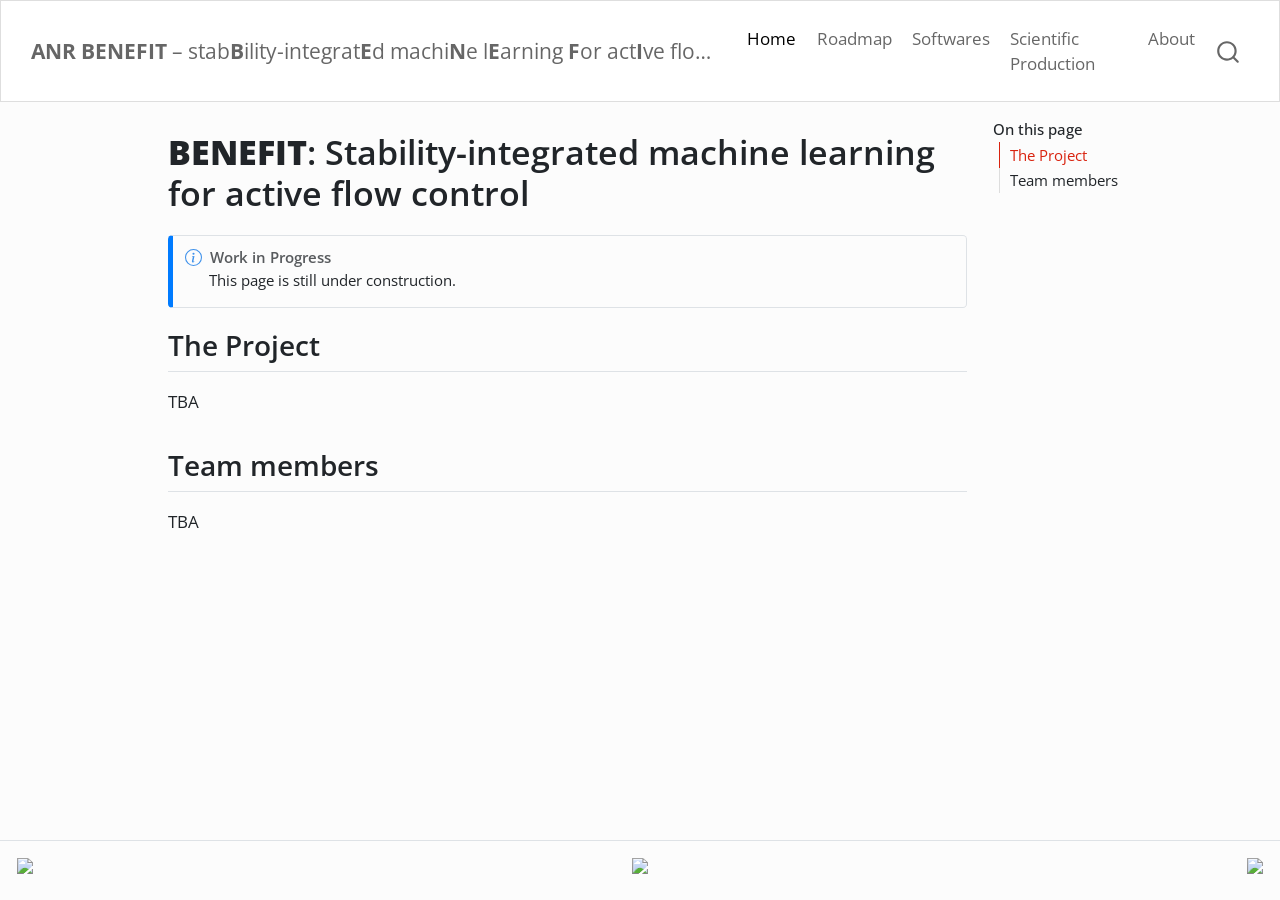
==== index.html @ c847ee0c "Built site for gh-pages" ====
<!DOCTYPE html>
<html xmlns="http://www.w3.org/1999/xhtml" lang="en" xml:lang="en"><head>

<meta charset="utf-8">
<meta name="generator" content="quarto-1.7.34">

<meta name="viewport" content="width=device-width, initial-scale=1.0, user-scalable=yes">


<title>BENEFIT: Stability-integrated machine learning for active flow control – **ANR BENEFIT** -- stab**B**ility-integrat**E**d machi**N**e l**E**arning **F**or act**I**ve flow con**T**ol</title>
<style>
code{white-space: pre-wrap;}
span.smallcaps{font-variant: small-caps;}
div.columns{display: flex; gap: min(4vw, 1.5em);}
div.column{flex: auto; overflow-x: auto;}
div.hanging-indent{margin-left: 1.5em; text-indent: -1.5em;}
ul.task-list{list-style: none;}
ul.task-list li input[type="checkbox"] {
  width: 0.8em;
  margin: 0 0.8em 0.2em -1em; /* quarto-specific, see https://github.com/quarto-dev/quarto-cli/issues/4556 */ 
  vertical-align: middle;
}
</style>


<script src="site_libs/quarto-nav/quarto-nav.js"></script>
<script src="site_libs/quarto-nav/headroom.min.js"></script>
<script src="site_libs/clipboard/clipboard.min.js"></script>
<script src="site_libs/quarto-search/autocomplete.umd.js"></script>
<script src="site_libs/quarto-search/fuse.min.js"></script>
<script src="site_libs/quarto-search/quarto-search.js"></script>
<meta name="quarto:offset" content="./">
<script src="site_libs/quarto-html/quarto.js" type="module"></script>
<script src="site_libs/quarto-html/tabsets/tabsets.js" type="module"></script>
<script src="site_libs/quarto-html/popper.min.js"></script>
<script src="site_libs/quarto-html/tippy.umd.min.js"></script>
<script src="site_libs/quarto-html/anchor.min.js"></script>
<link href="site_libs/quarto-html/tippy.css" rel="stylesheet">
<link href="site_libs/quarto-html/quarto-syntax-highlighting-c8ad9e5dbd60b7b70b38521ab19b7da4.css" rel="stylesheet" id="quarto-text-highlighting-styles">
<script src="site_libs/bootstrap/bootstrap.min.js"></script>
<link href="site_libs/bootstrap/bootstrap-icons.css" rel="stylesheet">
<link href="site_libs/bootstrap/bootstrap-44ccd8e52a492de3f03ab68b4086549b.min.css" rel="stylesheet" append-hash="true" id="quarto-bootstrap" data-mode="light">
<script id="quarto-search-options" type="application/json">{
  "location": "navbar",
  "copy-button": false,
  "collapse-after": 3,
  "panel-placement": "end",
  "type": "overlay",
  "limit": 50,
  "keyboard-shortcut": [
    "f",
    "/",
    "s"
  ],
  "show-item-context": false,
  "language": {
    "search-no-results-text": "No results",
    "search-matching-documents-text": "matching documents",
    "search-copy-link-title": "Copy link to search",
    "search-hide-matches-text": "Hide additional matches",
    "search-more-match-text": "more match in this document",
    "search-more-matches-text": "more matches in this document",
    "search-clear-button-title": "Clear",
    "search-text-placeholder": "",
    "search-detached-cancel-button-title": "Cancel",
    "search-submit-button-title": "Submit",
    "search-label": "Search"
  }
}</script>


<link rel="stylesheet" href="styles.css">
</head>

<body class="nav-fixed quarto-light">

<div id="quarto-search-results"></div>
  <header id="quarto-header" class="headroom fixed-top">
    <nav class="navbar navbar-expand-lg " data-bs-theme="dark">
      <div class="navbar-container container-fluid">
      <div class="navbar-brand-container mx-auto">
    <a class="navbar-brand" href="./index.html">
    <span class="navbar-title"><strong>ANR BENEFIT</strong> – stab<strong>B</strong>ility-integrat<strong>E</strong>d machi<strong>N</strong>e l<strong>E</strong>arning <strong>F</strong>or act<strong>I</strong>ve flow con<strong>T</strong>ol</span>
    </a>
  </div>
            <div id="quarto-search" class="" title="Search"></div>
          <button class="navbar-toggler" type="button" data-bs-toggle="collapse" data-bs-target="#navbarCollapse" aria-controls="navbarCollapse" role="menu" aria-expanded="false" aria-label="Toggle navigation" onclick="if (window.quartoToggleHeadroom) { window.quartoToggleHeadroom(); }">
  <span class="navbar-toggler-icon"></span>
</button>
          <div class="collapse navbar-collapse" id="navbarCollapse">
            <ul class="navbar-nav navbar-nav-scroll me-auto">
  <li class="nav-item">
    <a class="nav-link active" href="./index.html" aria-current="page"> 
<span class="menu-text">Home</span></a>
  </li>  
  <li class="nav-item">
    <a class="nav-link" href="./roadmap.html"> 
<span class="menu-text">Roadmap</span></a>
  </li>  
  <li class="nav-item">
    <a class="nav-link" href="./softwares.html"> 
<span class="menu-text">Softwares</span></a>
  </li>  
  <li class="nav-item">
    <a class="nav-link" href="./scientific_production.html"> 
<span class="menu-text">Scientific Production</span></a>
  </li>  
  <li class="nav-item">
    <a class="nav-link" href="./about.html"> 
<span class="menu-text">About</span></a>
  </li>  
</ul>
          </div> <!-- /navcollapse -->
            <div class="quarto-navbar-tools">
</div>
      </div> <!-- /container-fluid -->
    </nav>
</header>
<!-- content -->
<div id="quarto-content" class="quarto-container page-columns page-rows-contents page-layout-article page-navbar">
<!-- sidebar -->
<!-- margin-sidebar -->
    <div id="quarto-margin-sidebar" class="sidebar margin-sidebar">
        <nav id="TOC" role="doc-toc" class="toc-active">
    <h2 id="toc-title">On this page</h2>
   
  <ul>
  <li><a href="#the-project" id="toc-the-project" class="nav-link active" data-scroll-target="#the-project">The Project</a></li>
  <li><a href="#team-members" id="toc-team-members" class="nav-link" data-scroll-target="#team-members">Team members</a></li>
  </ul>
</nav>
    </div>
<!-- main -->
<main class="content" id="quarto-document-content">

<header id="title-block-header" class="quarto-title-block default">
<div class="quarto-title">
<h1 class="title"><strong>BENEFIT</strong>: Stability-integrated machine learning for active flow control</h1>
</div>



<div class="quarto-title-meta">

    
  
    
  </div>
  


</header>


<div class="callout callout-style-simple callout-note callout-titled">
<div class="callout-header d-flex align-content-center">
<div class="callout-icon-container">
<i class="callout-icon"></i>
</div>
<div class="callout-title-container flex-fill">
Work in Progress
</div>
</div>
<div class="callout-body-container callout-body">
<p>This page is still under construction.</p>
</div>
</div>
<section id="the-project" class="level2">
<h2 class="anchored" data-anchor-id="the-project">The Project</h2>
<p>TBA</p>
</section>
<section id="team-members" class="level2">
<h2 class="anchored" data-anchor-id="team-members">Team members</h2>
<p>TBA</p>


</section>

</main> <!-- /main -->
<script id="quarto-html-after-body" type="application/javascript">
  window.document.addEventListener("DOMContentLoaded", function (event) {
    const icon = "";
    const anchorJS = new window.AnchorJS();
    anchorJS.options = {
      placement: 'right',
      icon: icon
    };
    anchorJS.add('.anchored');
    const isCodeAnnotation = (el) => {
      for (const clz of el.classList) {
        if (clz.startsWith('code-annotation-')) {                     
          return true;
        }
      }
      return false;
    }
    const onCopySuccess = function(e) {
      // button target
      const button = e.trigger;
      // don't keep focus
      button.blur();
      // flash "checked"
      button.classList.add('code-copy-button-checked');
      var currentTitle = button.getAttribute("title");
      button.setAttribute("title", "Copied!");
      let tooltip;
      if (window.bootstrap) {
        button.setAttribute("data-bs-toggle", "tooltip");
        button.setAttribute("data-bs-placement", "left");
        button.setAttribute("data-bs-title", "Copied!");
        tooltip = new bootstrap.Tooltip(button, 
          { trigger: "manual", 
            customClass: "code-copy-button-tooltip",
            offset: [0, -8]});
        tooltip.show();    
      }
      setTimeout(function() {
        if (tooltip) {
          tooltip.hide();
          button.removeAttribute("data-bs-title");
          button.removeAttribute("data-bs-toggle");
          button.removeAttribute("data-bs-placement");
        }
        button.setAttribute("title", currentTitle);
        button.classList.remove('code-copy-button-checked');
      }, 1000);
      // clear code selection
      e.clearSelection();
    }
    const getTextToCopy = function(trigger) {
        const codeEl = trigger.previousElementSibling.cloneNode(true);
        for (const childEl of codeEl.children) {
          if (isCodeAnnotation(childEl)) {
            childEl.remove();
          }
        }
        return codeEl.innerText;
    }
    const clipboard = new window.ClipboardJS('.code-copy-button:not([data-in-quarto-modal])', {
      text: getTextToCopy
    });
    clipboard.on('success', onCopySuccess);
    if (window.document.getElementById('quarto-embedded-source-code-modal')) {
      const clipboardModal = new window.ClipboardJS('.code-copy-button[data-in-quarto-modal]', {
        text: getTextToCopy,
        container: window.document.getElementById('quarto-embedded-source-code-modal')
      });
      clipboardModal.on('success', onCopySuccess);
    }
      var localhostRegex = new RegExp(/^(?:http|https):\/\/localhost\:?[0-9]*\//);
      var mailtoRegex = new RegExp(/^mailto:/);
        var filterRegex = new RegExp("https:\/\/anr-benefit\.github\.io\/");
      var isInternal = (href) => {
          return filterRegex.test(href) || localhostRegex.test(href) || mailtoRegex.test(href);
      }
      // Inspect non-navigation links and adorn them if external
     var links = window.document.querySelectorAll('a[href]:not(.nav-link):not(.navbar-brand):not(.toc-action):not(.sidebar-link):not(.sidebar-item-toggle):not(.pagination-link):not(.no-external):not([aria-hidden]):not(.dropdown-item):not(.quarto-navigation-tool):not(.about-link)');
      for (var i=0; i<links.length; i++) {
        const link = links[i];
        if (!isInternal(link.href)) {
          // undo the damage that might have been done by quarto-nav.js in the case of
          // links that we want to consider external
          if (link.dataset.originalHref !== undefined) {
            link.href = link.dataset.originalHref;
          }
        }
      }
    function tippyHover(el, contentFn, onTriggerFn, onUntriggerFn) {
      const config = {
        allowHTML: true,
        maxWidth: 500,
        delay: 100,
        arrow: false,
        appendTo: function(el) {
            return el.parentElement;
        },
        interactive: true,
        interactiveBorder: 10,
        theme: 'quarto',
        placement: 'bottom-start',
      };
      if (contentFn) {
        config.content = contentFn;
      }
      if (onTriggerFn) {
        config.onTrigger = onTriggerFn;
      }
      if (onUntriggerFn) {
        config.onUntrigger = onUntriggerFn;
      }
      window.tippy(el, config); 
    }
    const noterefs = window.document.querySelectorAll('a[role="doc-noteref"]');
    for (var i=0; i<noterefs.length; i++) {
      const ref = noterefs[i];
      tippyHover(ref, function() {
        // use id or data attribute instead here
        let href = ref.getAttribute('data-footnote-href') || ref.getAttribute('href');
        try { href = new URL(href).hash; } catch {}
        const id = href.replace(/^#\/?/, "");
        const note = window.document.getElementById(id);
        if (note) {
          return note.innerHTML;
        } else {
          return "";
        }
      });
    }
    const xrefs = window.document.querySelectorAll('a.quarto-xref');
    const processXRef = (id, note) => {
      // Strip column container classes
      const stripColumnClz = (el) => {
        el.classList.remove("page-full", "page-columns");
        if (el.children) {
          for (const child of el.children) {
            stripColumnClz(child);
          }
        }
      }
      stripColumnClz(note)
      if (id === null || id.startsWith('sec-')) {
        // Special case sections, only their first couple elements
        const container = document.createElement("div");
        if (note.children && note.children.length > 2) {
          container.appendChild(note.children[0].cloneNode(true));
          for (let i = 1; i < note.children.length; i++) {
            const child = note.children[i];
            if (child.tagName === "P" && child.innerText === "") {
              continue;
            } else {
              container.appendChild(child.cloneNode(true));
              break;
            }
          }
          if (window.Quarto?.typesetMath) {
            window.Quarto.typesetMath(container);
          }
          return container.innerHTML
        } else {
          if (window.Quarto?.typesetMath) {
            window.Quarto.typesetMath(note);
          }
          return note.innerHTML;
        }
      } else {
        // Remove any anchor links if they are present
        const anchorLink = note.querySelector('a.anchorjs-link');
        if (anchorLink) {
          anchorLink.remove();
        }
        if (window.Quarto?.typesetMath) {
          window.Quarto.typesetMath(note);
        }
        if (note.classList.contains("callout")) {
          return note.outerHTML;
        } else {
          return note.innerHTML;
        }
      }
    }
    for (var i=0; i<xrefs.length; i++) {
      const xref = xrefs[i];
      tippyHover(xref, undefined, function(instance) {
        instance.disable();
        let url = xref.getAttribute('href');
        let hash = undefined; 
        if (url.startsWith('#')) {
          hash = url;
        } else {
          try { hash = new URL(url).hash; } catch {}
        }
        if (hash) {
          const id = hash.replace(/^#\/?/, "");
          const note = window.document.getElementById(id);
          if (note !== null) {
            try {
              const html = processXRef(id, note.cloneNode(true));
              instance.setContent(html);
            } finally {
              instance.enable();
              instance.show();
            }
          } else {
            // See if we can fetch this
            fetch(url.split('#')[0])
            .then(res => res.text())
            .then(html => {
              const parser = new DOMParser();
              const htmlDoc = parser.parseFromString(html, "text/html");
              const note = htmlDoc.getElementById(id);
              if (note !== null) {
                const html = processXRef(id, note);
                instance.setContent(html);
              } 
            }).finally(() => {
              instance.enable();
              instance.show();
            });
          }
        } else {
          // See if we can fetch a full url (with no hash to target)
          // This is a special case and we should probably do some content thinning / targeting
          fetch(url)
          .then(res => res.text())
          .then(html => {
            const parser = new DOMParser();
            const htmlDoc = parser.parseFromString(html, "text/html");
            const note = htmlDoc.querySelector('main.content');
            if (note !== null) {
              // This should only happen for chapter cross references
              // (since there is no id in the URL)
              // remove the first header
              if (note.children.length > 0 && note.children[0].tagName === "HEADER") {
                note.children[0].remove();
              }
              const html = processXRef(null, note);
              instance.setContent(html);
            } 
          }).finally(() => {
            instance.enable();
            instance.show();
          });
        }
      }, function(instance) {
      });
    }
        let selectedAnnoteEl;
        const selectorForAnnotation = ( cell, annotation) => {
          let cellAttr = 'data-code-cell="' + cell + '"';
          let lineAttr = 'data-code-annotation="' +  annotation + '"';
          const selector = 'span[' + cellAttr + '][' + lineAttr + ']';
          return selector;
        }
        const selectCodeLines = (annoteEl) => {
          const doc = window.document;
          const targetCell = annoteEl.getAttribute("data-target-cell");
          const targetAnnotation = annoteEl.getAttribute("data-target-annotation");
          const annoteSpan = window.document.querySelector(selectorForAnnotation(targetCell, targetAnnotation));
          const lines = annoteSpan.getAttribute("data-code-lines").split(",");
          const lineIds = lines.map((line) => {
            return targetCell + "-" + line;
          })
          let top = null;
          let height = null;
          let parent = null;
          if (lineIds.length > 0) {
              //compute the position of the single el (top and bottom and make a div)
              const el = window.document.getElementById(lineIds[0]);
              top = el.offsetTop;
              height = el.offsetHeight;
              parent = el.parentElement.parentElement;
            if (lineIds.length > 1) {
              const lastEl = window.document.getElementById(lineIds[lineIds.length - 1]);
              const bottom = lastEl.offsetTop + lastEl.offsetHeight;
              height = bottom - top;
            }
            if (top !== null && height !== null && parent !== null) {
              // cook up a div (if necessary) and position it 
              let div = window.document.getElementById("code-annotation-line-highlight");
              if (div === null) {
                div = window.document.createElement("div");
                div.setAttribute("id", "code-annotation-line-highlight");
                div.style.position = 'absolute';
                parent.appendChild(div);
              }
              div.style.top = top - 2 + "px";
              div.style.height = height + 4 + "px";
              div.style.left = 0;
              let gutterDiv = window.document.getElementById("code-annotation-line-highlight-gutter");
              if (gutterDiv === null) {
                gutterDiv = window.document.createElement("div");
                gutterDiv.setAttribute("id", "code-annotation-line-highlight-gutter");
                gutterDiv.style.position = 'absolute';
                const codeCell = window.document.getElementById(targetCell);
                const gutter = codeCell.querySelector('.code-annotation-gutter');
                gutter.appendChild(gutterDiv);
              }
              gutterDiv.style.top = top - 2 + "px";
              gutterDiv.style.height = height + 4 + "px";
            }
            selectedAnnoteEl = annoteEl;
          }
        };
        const unselectCodeLines = () => {
          const elementsIds = ["code-annotation-line-highlight", "code-annotation-line-highlight-gutter"];
          elementsIds.forEach((elId) => {
            const div = window.document.getElementById(elId);
            if (div) {
              div.remove();
            }
          });
          selectedAnnoteEl = undefined;
        };
          // Handle positioning of the toggle
      window.addEventListener(
        "resize",
        throttle(() => {
          elRect = undefined;
          if (selectedAnnoteEl) {
            selectCodeLines(selectedAnnoteEl);
          }
        }, 10)
      );
      function throttle(fn, ms) {
      let throttle = false;
      let timer;
        return (...args) => {
          if(!throttle) { // first call gets through
              fn.apply(this, args);
              throttle = true;
          } else { // all the others get throttled
              if(timer) clearTimeout(timer); // cancel #2
              timer = setTimeout(() => {
                fn.apply(this, args);
                timer = throttle = false;
              }, ms);
          }
        };
      }
        // Attach click handler to the DT
        const annoteDls = window.document.querySelectorAll('dt[data-target-cell]');
        for (const annoteDlNode of annoteDls) {
          annoteDlNode.addEventListener('click', (event) => {
            const clickedEl = event.target;
            if (clickedEl !== selectedAnnoteEl) {
              unselectCodeLines();
              const activeEl = window.document.querySelector('dt[data-target-cell].code-annotation-active');
              if (activeEl) {
                activeEl.classList.remove('code-annotation-active');
              }
              selectCodeLines(clickedEl);
              clickedEl.classList.add('code-annotation-active');
            } else {
              // Unselect the line
              unselectCodeLines();
              clickedEl.classList.remove('code-annotation-active');
            }
          });
        }
    const findCites = (el) => {
      const parentEl = el.parentElement;
      if (parentEl) {
        const cites = parentEl.dataset.cites;
        if (cites) {
          return {
            el,
            cites: cites.split(' ')
          };
        } else {
          return findCites(el.parentElement)
        }
      } else {
        return undefined;
      }
    };
    var bibliorefs = window.document.querySelectorAll('a[role="doc-biblioref"]');
    for (var i=0; i<bibliorefs.length; i++) {
      const ref = bibliorefs[i];
      const citeInfo = findCites(ref);
      if (citeInfo) {
        tippyHover(citeInfo.el, function() {
          var popup = window.document.createElement('div');
          citeInfo.cites.forEach(function(cite) {
            var citeDiv = window.document.createElement('div');
            citeDiv.classList.add('hanging-indent');
            citeDiv.classList.add('csl-entry');
            var biblioDiv = window.document.getElementById('ref-' + cite);
            if (biblioDiv) {
              citeDiv.innerHTML = biblioDiv.innerHTML;
            }
            popup.appendChild(citeDiv);
          });
          return popup.innerHTML;
        });
      }
    }
  });
  </script>
</div> <!-- /content -->
<footer class="footer">
  <div class="nav-footer">
    <div class="nav-footer-left">
      <ul class="footer-items list-unstyled">
    <li class="nav-item">
 <img src="https://iris.anr.fr/img/ANR-LOGO-NOIR.png" width="256px" img="">
  </li>  
</ul>
    </div>   
    <div class="nav-footer-center">
      <ul class="footer-items list-unstyled">
    <li class="nav-item">
 <img src="https://assets.ensam.eu/logo/en/logo-trans-322x84.png" width="192px" img="">
  </li>  
</ul>
    </div>
    <div class="nav-footer-right">
      <ul class="footer-items list-unstyled">
    <li class="nav-item">
 <img src="https://www.ic-arts.eu/wp-content/uploads/2018/05/logo-DynFluid.png" width="192px" img="">
  </li>  
</ul>
    </div>
  </div>
</footer>




</body></html>
---- site_libs/quarto-html/tippy.css ----
.tippy-box[data-animation=fade][data-state=hidden]{opacity:0}[data-tippy-root]{max-width:calc(100vw - 10px)}.tippy-box{position:relative;background-color:#333;color:#fff;border-radius:4px;font-size:14px;line-height:1.4;white-space:normal;outline:0;transition-property:transform,visibility,opacity}.tippy-box[data-placement^=top]>.tippy-arrow{bottom:0}.tippy-box[data-placement^=top]>.tippy-arrow:before{bottom:-7px;left:0;border-width:8px 8px 0;border-top-color:initial;transform-origin:center top}.tippy-box[data-placement^=bottom]>.tippy-arrow{top:0}.tippy-box[data-placement^=bottom]>.tippy-arrow:before{top:-7px;left:0;border-width:0 8px 8px;border-bottom-color:initial;transform-origin:center bottom}.tippy-box[data-placement^=left]>.tippy-arrow{right:0}.tippy-box[data-placement^=left]>.tippy-arrow:before{border-width:8px 0 8px 8px;border-left-color:initial;right:-7px;transform-origin:center left}.tippy-box[data-placement^=right]>.tippy-arrow{left:0}.tippy-box[data-placement^=right]>.tippy-arrow:before{left:-7px;border-width:8px 8px 8px 0;border-right-color:initial;transform-origin:center right}.tippy-box[data-inertia][data-state=visible]{transition-timing-function:cubic-bezier(.54,1.5,.38,1.11)}.tippy-arrow{width:16px;height:16px;color:#333}.tippy-arrow:before{content:"";position:absolute;border-color:transparent;border-style:solid}.tippy-content{position:relative;padding:5px 9px;z-index:1}
---- site_libs/quarto-html/quarto-syntax-highlighting-c8ad9e5dbd60b7b70b38521ab19b7da4.css ----
/* quarto syntax highlight colors */
:root {
  --quarto-hl-ot-color: #003B4F;
  --quarto-hl-at-color: #657422;
  --quarto-hl-ss-color: #20794D;
  --quarto-hl-an-color: #5E5E5E;
  --quarto-hl-fu-color: #4758AB;
  --quarto-hl-st-color: #20794D;
  --quarto-hl-cf-color: #003B4F;
  --quarto-hl-op-color: #5E5E5E;
  --quarto-hl-er-color: #AD0000;
  --quarto-hl-bn-color: #AD0000;
  --quarto-hl-al-color: #AD0000;
  --quarto-hl-va-color: #111111;
  --quarto-hl-bu-color: inherit;
  --quarto-hl-ex-color: inherit;
  --quarto-hl-pp-color: #AD0000;
  --quarto-hl-in-color: #5E5E5E;
  --quarto-hl-vs-color: #20794D;
  --quarto-hl-wa-color: #5E5E5E;
  --quarto-hl-do-color: #5E5E5E;
  --quarto-hl-im-color: #00769E;
  --quarto-hl-ch-color: #20794D;
  --quarto-hl-dt-color: #AD0000;
  --quarto-hl-fl-color: #AD0000;
  --quarto-hl-co-color: #5E5E5E;
  --quarto-hl-cv-color: #5E5E5E;
  --quarto-hl-cn-color: #8f5902;
  --quarto-hl-sc-color: #5E5E5E;
  --quarto-hl-dv-color: #AD0000;
  --quarto-hl-kw-color: #003B4F;
}

/* other quarto variables */
:root {
  --quarto-font-monospace: SFMono-Regular, Menlo, Monaco, Consolas, "Liberation Mono", "Courier New", monospace;
}

/* syntax highlight based on Pandoc's rules */
pre > code.sourceCode > span {
  color: #003B4F;
}

code.sourceCode > span {
  color: #003B4F;
}

div.sourceCode,
div.sourceCode pre.sourceCode {
  color: #003B4F;
}

/* Normal */
code span {
  color: #003B4F;
}

/* Alert */
code span.al {
  color: #AD0000;
  font-style: inherit;
}

/* Annotation */
code span.an {
  color: #5E5E5E;
  font-style: inherit;
}

/* Attribute */
code span.at {
  color: #657422;
  font-style: inherit;
}

/* BaseN */
code span.bn {
  color: #AD0000;
  font-style: inherit;
}

/* BuiltIn */
code span.bu {
  font-style: inherit;
}

/* ControlFlow */
code span.cf {
  color: #003B4F;
  font-weight: bold;
  font-style: inherit;
}

/* Char */
code span.ch {
  color: #20794D;
  font-style: inherit;
}

/* Constant */
code span.cn {
  color: #8f5902;
  font-style: inherit;
}

/* Comment */
code span.co {
  color: #5E5E5E;
  font-style: inherit;
}

/* CommentVar */
code span.cv {
  color: #5E5E5E;
  font-style: italic;
}

/* Documentation */
code span.do {
  color: #5E5E5E;
  font-style: italic;
}

/* DataType */
code span.dt {
  color: #AD0000;
  font-style: inherit;
}

/* DecVal */
code span.dv {
  color: #AD0000;
  font-style: inherit;
}

/* Error */
code span.er {
  color: #AD0000;
  font-style: inherit;
}

/* Extension */
code span.ex {
  font-style: inherit;
}

/* Float */
code span.fl {
  color: #AD0000;
  font-style: inherit;
}

/* Function */
code span.fu {
  color: #4758AB;
  font-style: inherit;
}

/* Import */
code span.im {
  color: #00769E;
  font-style: inherit;
}

/* Information */
code span.in {
  color: #5E5E5E;
  font-style: inherit;
}

/* Keyword */
code span.kw {
  color: #003B4F;
  font-weight: bold;
  font-style: inherit;
}

/* Operator */
code span.op {
  color: #5E5E5E;
  font-style: inherit;
}

/* Other */
code span.ot {
  color: #003B4F;
  font-style: inherit;
}

/* Preprocessor */
code span.pp {
  color: #AD0000;
  font-style: inherit;
}

/* SpecialChar */
code span.sc {
  color: #5E5E5E;
  font-style: inherit;
}

/* SpecialString */
code span.ss {
  color: #20794D;
  font-style: inherit;
}

/* String */
code span.st {
  color: #20794D;
  font-style: inherit;
}

/* Variable */
code span.va {
  color: #111111;
  font-style: inherit;
}

/* VerbatimString */
code span.vs {
  color: #20794D;
  font-style: inherit;
}

/* Warning */
code span.wa {
  color: #5E5E5E;
  font-style: italic;
}

.prevent-inlining {
  content: "</";
}

/*# sourceMappingURL=405ffa06017179012420079c49e771b5.css.map */
---- styles.css ----
/* css styles */
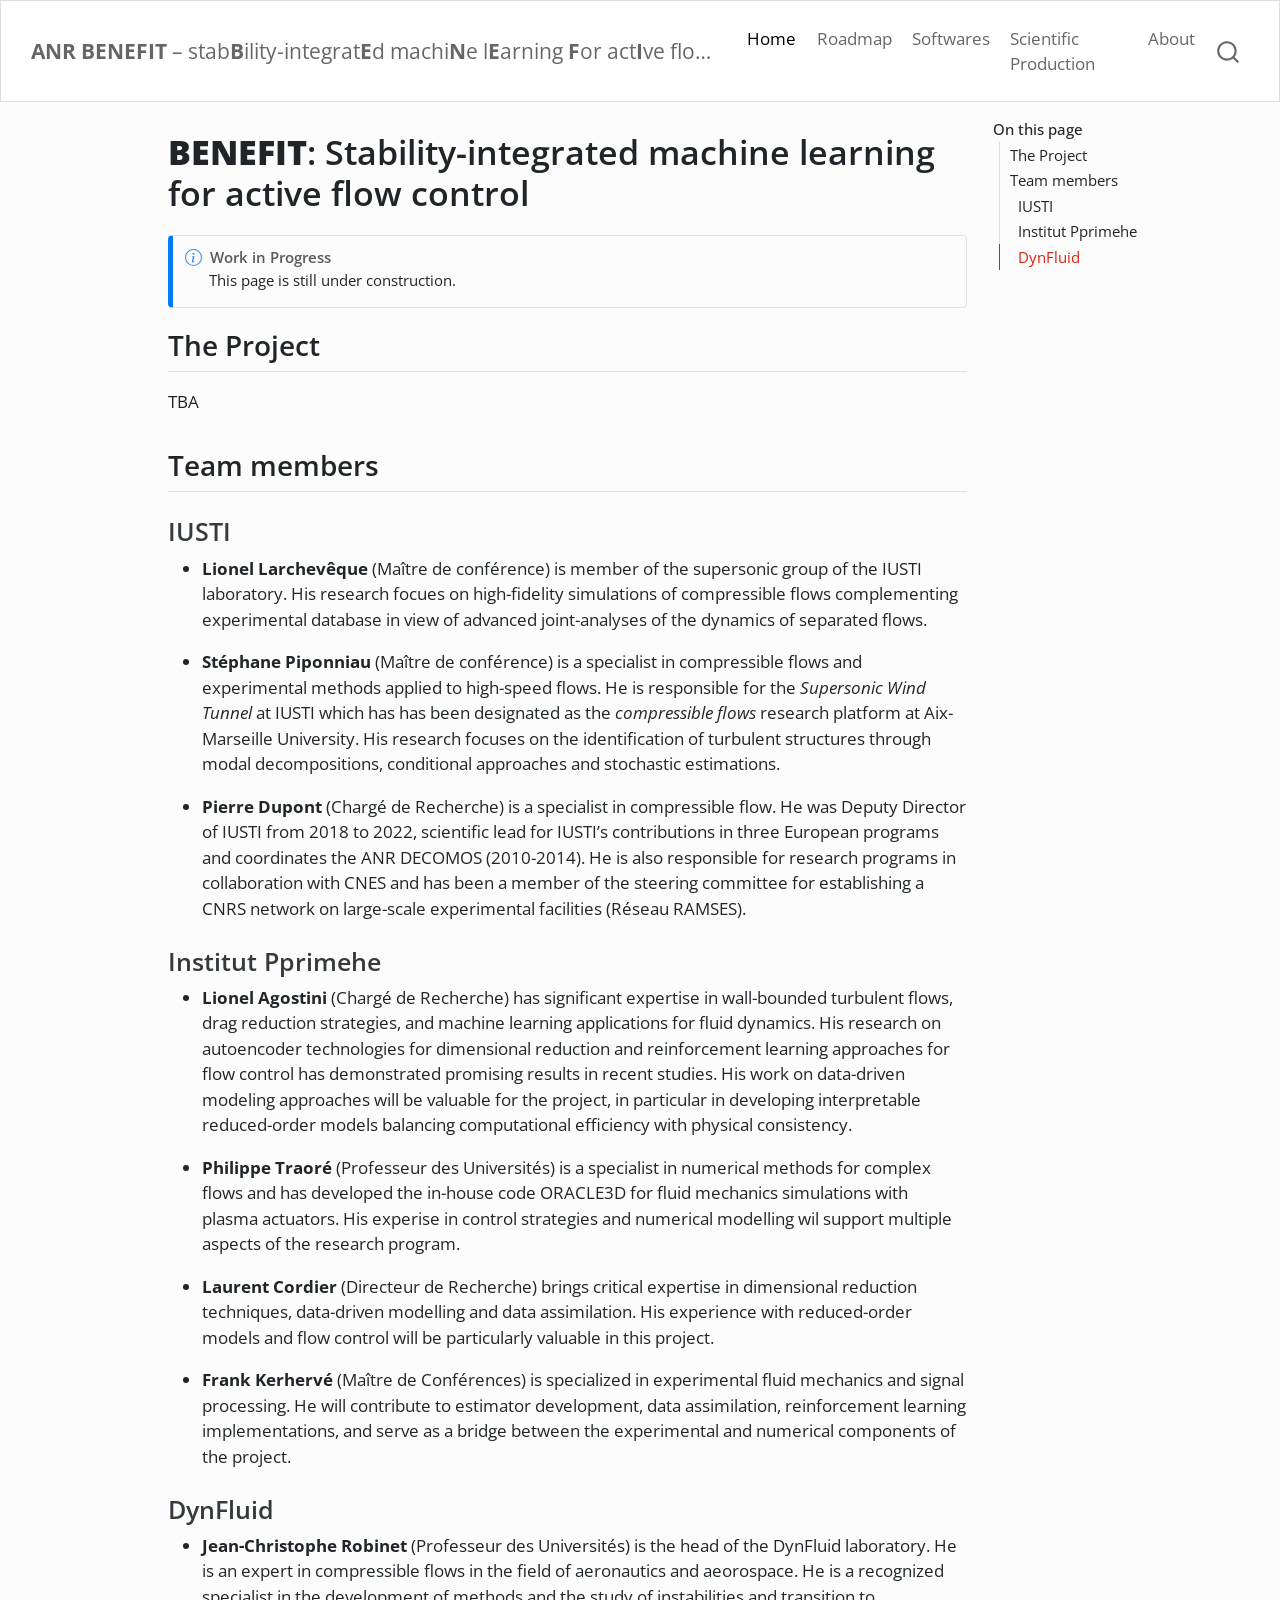
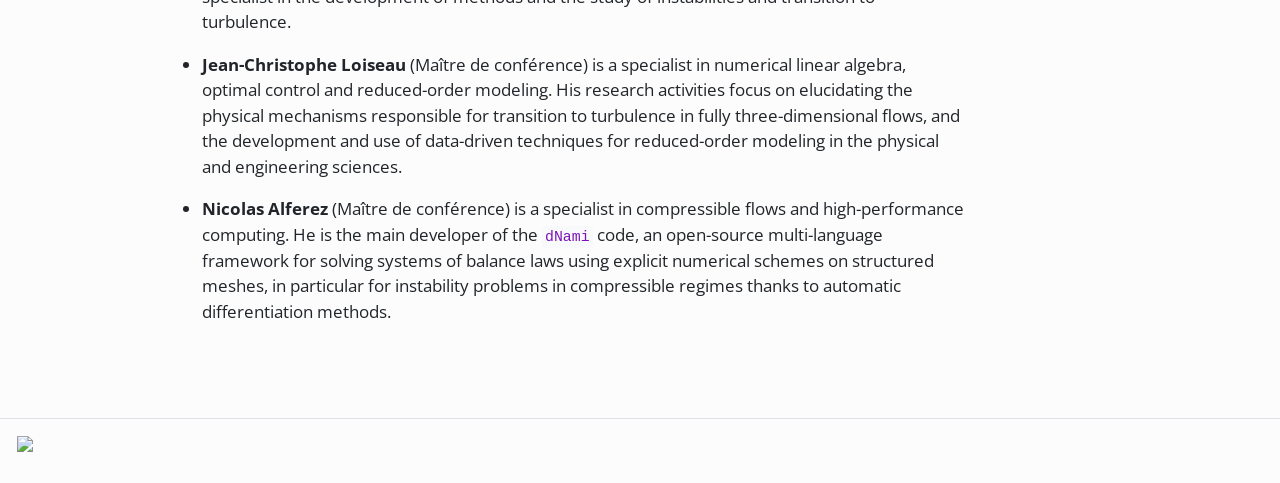
==== commit 257ea912: "Built site for gh-pages" ====
--- a/index.html
+++ b/index.html
@@ -126,7 +126,12 @@
    
   <ul>
   <li><a href="#the-project" id="toc-the-project" class="nav-link active" data-scroll-target="#the-project">The Project</a></li>
-  <li><a href="#team-members" id="toc-team-members" class="nav-link" data-scroll-target="#team-members">Team members</a></li>
+  <li><a href="#team-members" id="toc-team-members" class="nav-link" data-scroll-target="#team-members">Team members</a>
+  <ul class="collapse">
+  <li><a href="#iusti" id="toc-iusti" class="nav-link" data-scroll-target="#iusti">IUSTI</a></li>
+  <li><a href="#institut-pprimehe" id="toc-institut-pprimehe" class="nav-link" data-scroll-target="#institut-pprimehe">Institut Pprimehe</a></li>
+  <li><a href="#dynfluid" id="toc-dynfluid" class="nav-link" data-scroll-target="#dynfluid">DynFluid</a></li>
+  </ul></li>
   </ul>
 </nav>
     </div>
@@ -171,9 +176,33 @@
 </section>
 <section id="team-members" class="level2">
 <h2 class="anchored" data-anchor-id="team-members">Team members</h2>
-<p>TBA</p>
-
-
+<section id="iusti" class="level3">
+<h3 class="anchored" data-anchor-id="iusti">IUSTI</h3>
+<ul>
+<li><p><strong>Lionel Larchevêque</strong> (Maître de conférence) is member of the supersonic group of the IUSTI laboratory. His research focues on high-fidelity simulations of compressible flows complementing experimental database in view of advanced joint-analyses of the dynamics of separated flows.</p></li>
+<li><p><strong>Stéphane Piponniau</strong> (Maître de conférence) is a specialist in compressible flows and experimental methods applied to high-speed flows. He is responsible for the <em>Supersonic Wind Tunnel</em> at IUSTI which has has been designated as the <em>compressible flows</em> research platform at Aix-Marseille University. His research focuses on the identification of turbulent structures through modal decompositions, conditional approaches and stochastic estimations.</p></li>
+<li><p><strong>Pierre Dupont</strong> (Chargé de Recherche) is a specialist in compressible flow. He was Deputy Director of IUSTI from 2018 to 2022, scientific lead for IUSTI’s contributions in three European programs and coordinates the ANR DECOMOS (2010-2014). He is also responsible for research programs in collaboration with CNES and has been a member of the steering committee for establishing a CNRS network on large-scale experimental facilities (Réseau RAMSES).</p></li>
+</ul>
+</section>
+<section id="institut-pprimehe" class="level3">
+<h3 class="anchored" data-anchor-id="institut-pprimehe">Institut Pprimehe</h3>
+<ul>
+<li><p><strong>Lionel Agostini</strong> (Chargé de Recherche) has significant expertise in wall-bounded turbulent flows, drag reduction strategies, and machine learning applications for fluid dynamics. His research on autoencoder technologies for dimensional reduction and reinforcement learning approaches for flow control has demonstrated promising results in recent studies. His work on data-driven modeling approaches will be valuable for the project, in particular in developing interpretable reduced-order models balancing computational efficiency with physical consistency.</p></li>
+<li><p><strong>Philippe Traoré</strong> (Professeur des Universités) is a specialist in numerical methods for complex flows and has developed the in-house code ORACLE3D for fluid mechanics simulations with plasma actuators. His experise in control strategies and numerical modelling wil support multiple aspects of the research program.</p></li>
+<li><p><strong>Laurent Cordier</strong> (Directeur de Recherche) brings critical expertise in dimensional reduction techniques, data-driven modelling and data assimilation. His experience with reduced-order models and flow control will be particularly valuable in this project.</p></li>
+<li><p><strong>Frank Kerhervé</strong> (Maître de Conférences) is specialized in experimental fluid mechanics and signal processing. He will contribute to estimator development, data assimilation, reinforcement learning implementations, and serve as a bridge between the experimental and numerical components of the project.</p></li>
+</ul>
+</section>
+<section id="dynfluid" class="level3">
+<h3 class="anchored" data-anchor-id="dynfluid">DynFluid</h3>
+<ul>
+<li><p><strong>Jean-Christophe Robinet</strong> (Professeur des Universités) is the head of the DynFluid laboratory. He is an expert in compressible flows in the field of aeronautics and aeorospace. He is a recognized specialist in the development of methods and the study of instabilities and transition to turbulence.</p></li>
+<li><p><strong>Jean-Christophe Loiseau</strong> (Maître de conférence) is a specialist in numerical linear algebra, optimal control and reduced-order modeling. His research activities focus on elucidating the physical mechanisms responsible for transition to turbulence in fully three-dimensional flows, and the development and use of data-driven techniques for reduced-order modeling in the physical and engineering sciences.</p></li>
+<li><p><strong>Nicolas Alferez</strong> (Maître de conférence) is a specialist in compressible flows and high-performance computing. He is the main developer of the <code>dNami</code> code, an open-source multi-language framework for solving systems of balance laws using explicit numerical schemes on structured meshes, in particular for instability problems in compressible regimes thanks to automatic differentiation methods.</p></li>
+</ul>
+
+
+</section>
 </section>
 
 </main> <!-- /main -->
@@ -587,18 +616,10 @@
 </ul>
     </div>   
     <div class="nav-footer-center">
-      <ul class="footer-items list-unstyled">
-    <li class="nav-item">
- <img src="https://assets.ensam.eu/logo/en/logo-trans-322x84.png" width="192px" img="">
-  </li>  
-</ul>
+      &nbsp;
     </div>
     <div class="nav-footer-right">
-      <ul class="footer-items list-unstyled">
-    <li class="nav-item">
- <img src="https://www.ic-arts.eu/wp-content/uploads/2018/05/logo-DynFluid.png" width="192px" img="">
-  </li>  
-</ul>
+      &nbsp;
     </div>
   </div>
 </footer>
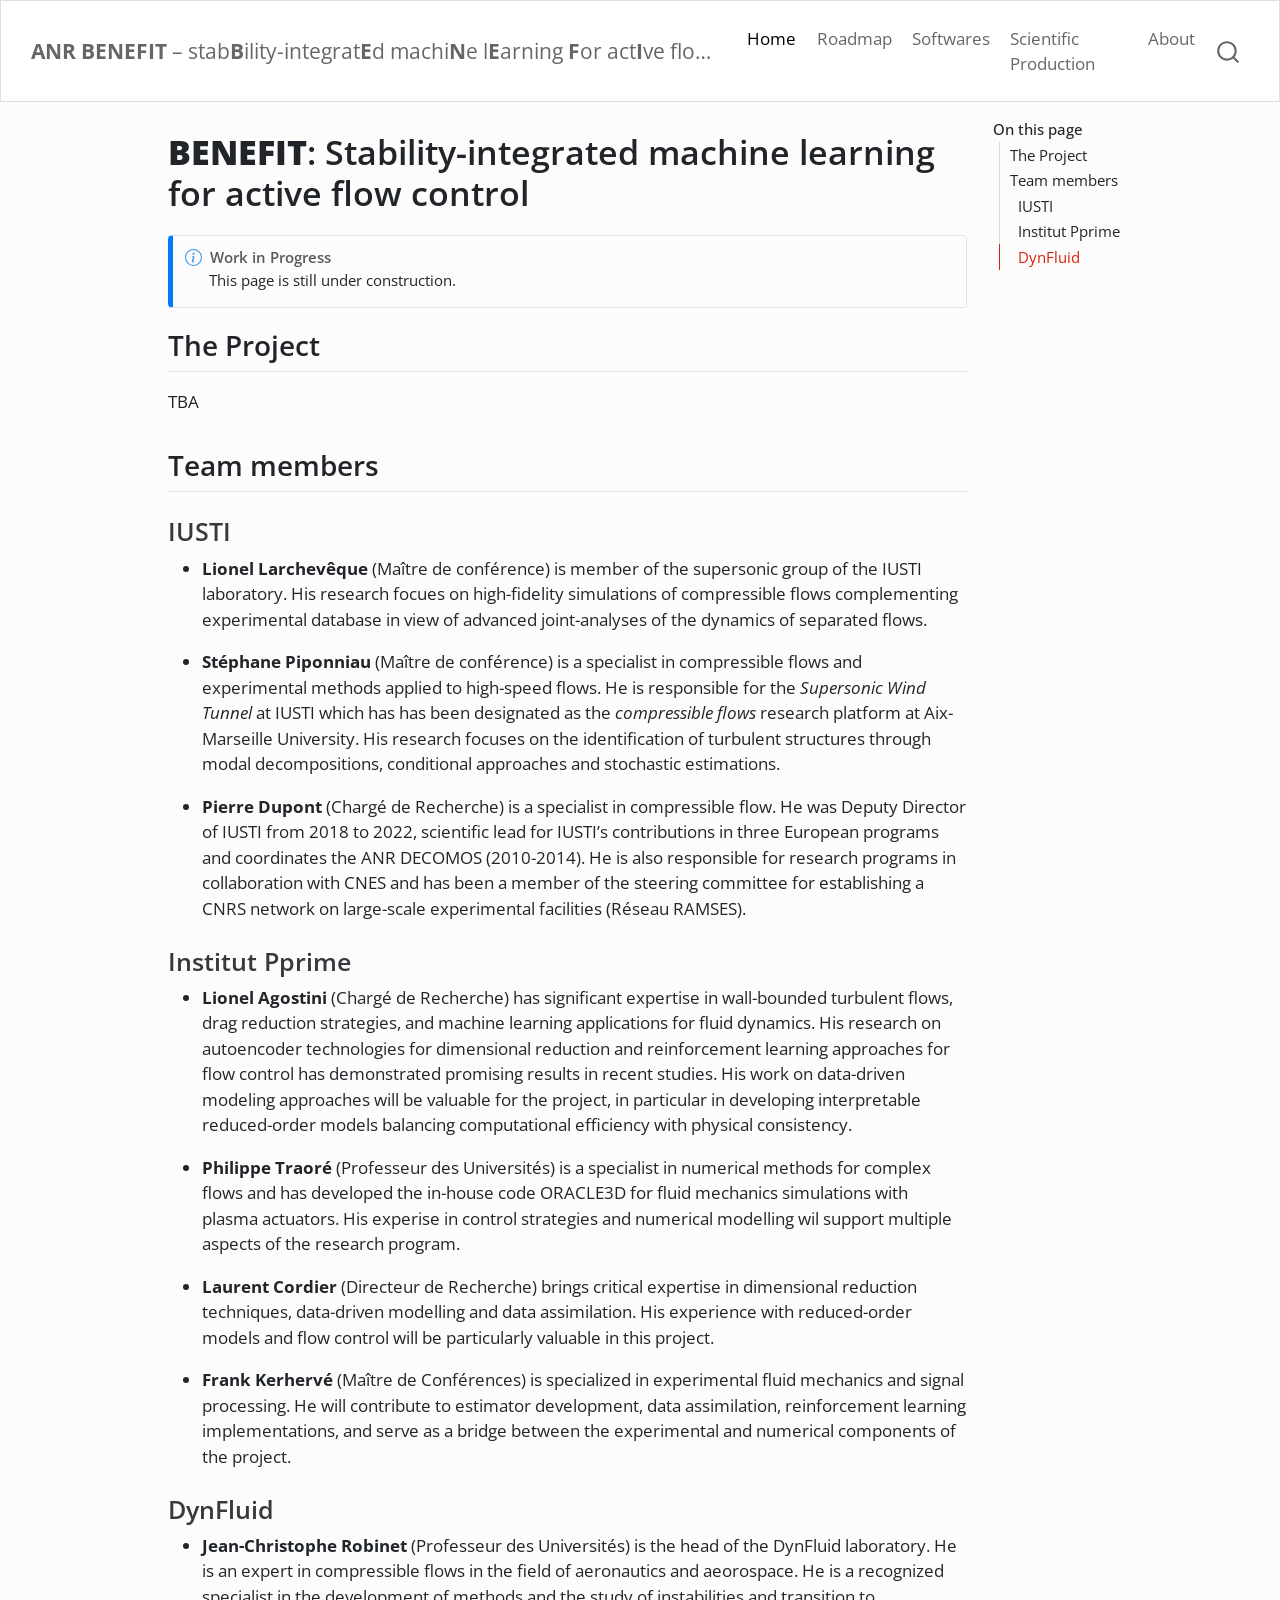
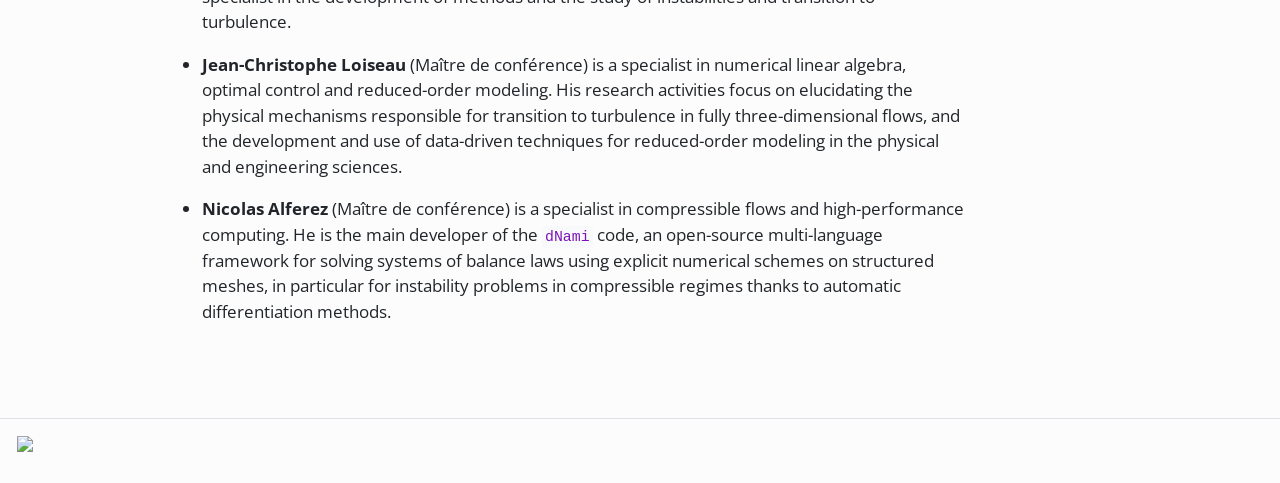
==== commit 8137772e: "Built site for gh-pages" ====
--- a/index.html
+++ b/index.html
@@ -129,7 +129,7 @@
   <li><a href="#team-members" id="toc-team-members" class="nav-link" data-scroll-target="#team-members">Team members</a>
   <ul class="collapse">
   <li><a href="#iusti" id="toc-iusti" class="nav-link" data-scroll-target="#iusti">IUSTI</a></li>
-  <li><a href="#institut-pprimehe" id="toc-institut-pprimehe" class="nav-link" data-scroll-target="#institut-pprimehe">Institut Pprimehe</a></li>
+  <li><a href="#institut-pprime" id="toc-institut-pprime" class="nav-link" data-scroll-target="#institut-pprime">Institut Pprime</a></li>
   <li><a href="#dynfluid" id="toc-dynfluid" class="nav-link" data-scroll-target="#dynfluid">DynFluid</a></li>
   </ul></li>
   </ul>
@@ -184,8 +184,8 @@
 <li><p><strong>Pierre Dupont</strong> (Chargé de Recherche) is a specialist in compressible flow. He was Deputy Director of IUSTI from 2018 to 2022, scientific lead for IUSTI’s contributions in three European programs and coordinates the ANR DECOMOS (2010-2014). He is also responsible for research programs in collaboration with CNES and has been a member of the steering committee for establishing a CNRS network on large-scale experimental facilities (Réseau RAMSES).</p></li>
 </ul>
 </section>
-<section id="institut-pprimehe" class="level3">
-<h3 class="anchored" data-anchor-id="institut-pprimehe">Institut Pprimehe</h3>
+<section id="institut-pprime" class="level3">
+<h3 class="anchored" data-anchor-id="institut-pprime">Institut Pprime</h3>
 <ul>
 <li><p><strong>Lionel Agostini</strong> (Chargé de Recherche) has significant expertise in wall-bounded turbulent flows, drag reduction strategies, and machine learning applications for fluid dynamics. His research on autoencoder technologies for dimensional reduction and reinforcement learning approaches for flow control has demonstrated promising results in recent studies. His work on data-driven modeling approaches will be valuable for the project, in particular in developing interpretable reduced-order models balancing computational efficiency with physical consistency.</p></li>
 <li><p><strong>Philippe Traoré</strong> (Professeur des Universités) is a specialist in numerical methods for complex flows and has developed the in-house code ORACLE3D for fluid mechanics simulations with plasma actuators. His experise in control strategies and numerical modelling wil support multiple aspects of the research program.</p></li>
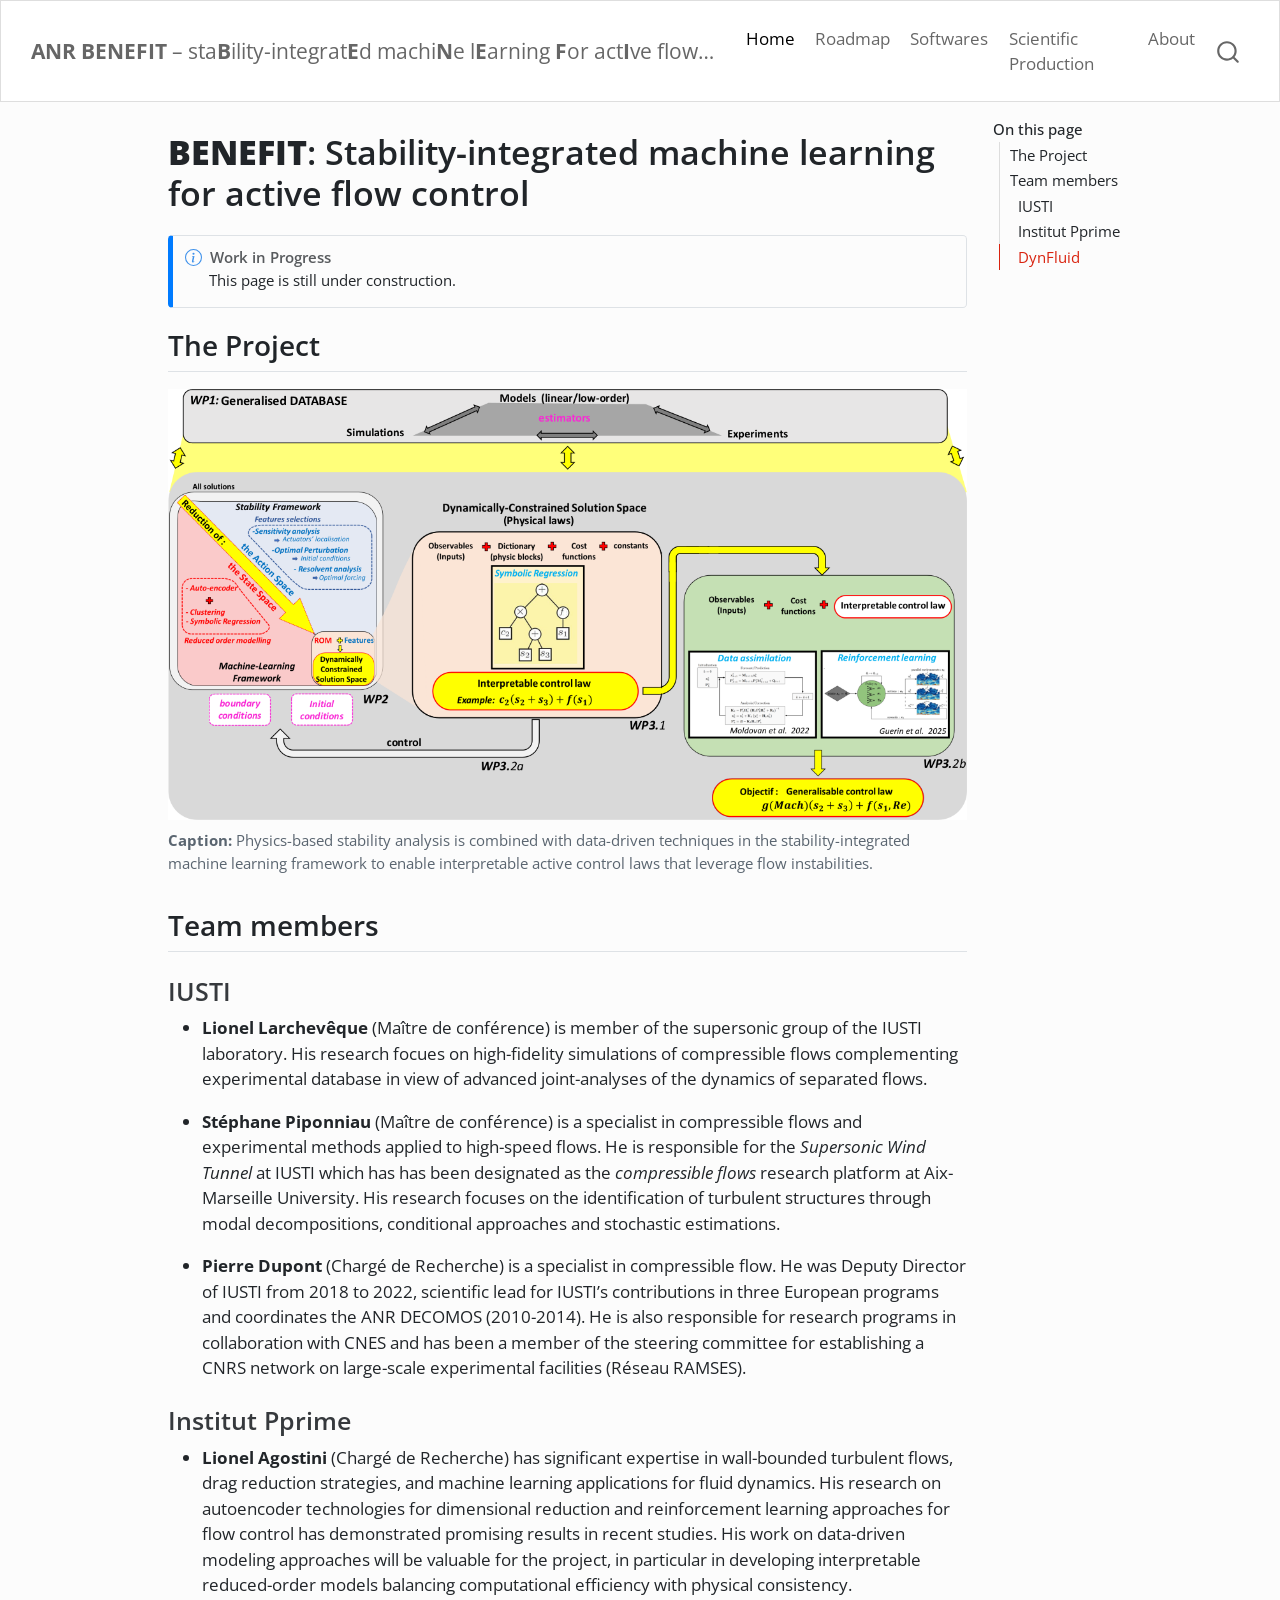
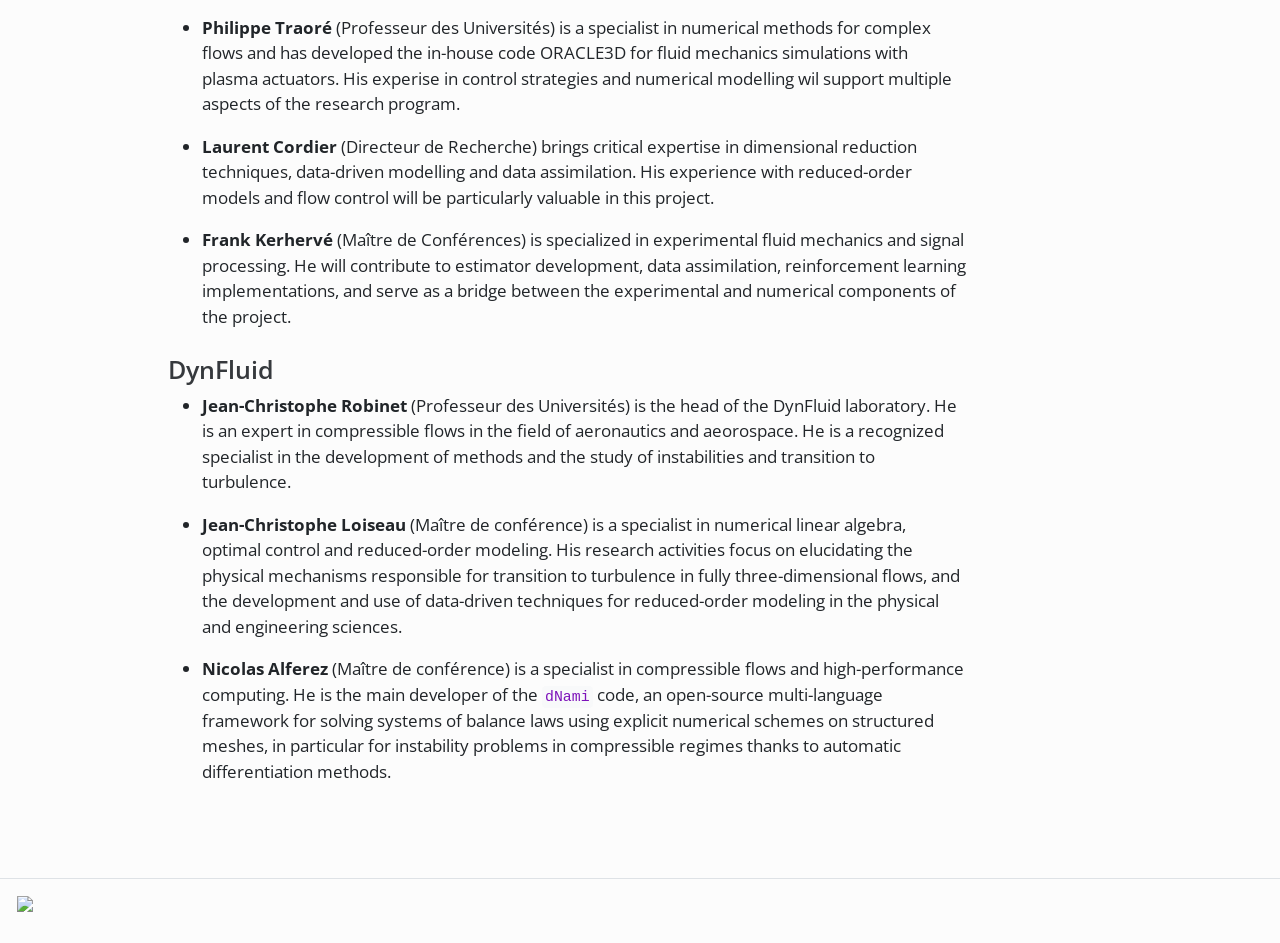
==== commit 49c58125: "Built site for gh-pages" ====
--- a/index.html
+++ b/index.html
@@ -7,7 +7,7 @@
 <meta name="viewport" content="width=device-width, initial-scale=1.0, user-scalable=yes">
 
 
-<title>BENEFIT: Stability-integrated machine learning for active flow control – **ANR BENEFIT** -- stab**B**ility-integrat**E**d machi**N**e l**E**arning **F**or act**I**ve flow con**T**ol</title>
+<title>BENEFIT: Stability-integrated machine learning for active flow control – **ANR BENEFIT** -- sta**B**ility-integrat**E**d machi**N**e l**E**arning **F**or act**I**ve flow con**T**rol</title>
 <style>
 code{white-space: pre-wrap;}
 span.smallcaps{font-variant: small-caps;}
@@ -80,7 +80,7 @@
       <div class="navbar-container container-fluid">
       <div class="navbar-brand-container mx-auto">
     <a class="navbar-brand" href="./index.html">
-    <span class="navbar-title"><strong>ANR BENEFIT</strong> – stab<strong>B</strong>ility-integrat<strong>E</strong>d machi<strong>N</strong>e l<strong>E</strong>arning <strong>F</strong>or act<strong>I</strong>ve flow con<strong>T</strong>ol</span>
+    <span class="navbar-title"><strong>ANR BENEFIT</strong> – sta<strong>B</strong>ility-integrat<strong>E</strong>d machi<strong>N</strong>e l<strong>E</strong>arning <strong>F</strong>or act<strong>I</strong>ve flow con<strong>T</strong>rol</span>
     </a>
   </div>
             <div id="quarto-search" class="" title="Search"></div>
@@ -172,7 +172,12 @@
 </div>
 <section id="the-project" class="level2">
 <h2 class="anchored" data-anchor-id="the-project">The Project</h2>
-<p>TBA</p>
+<div class="quarto-figure quarto-figure-center">
+<figure class="figure">
+<p><img src="imgs/overview.png" class="img-fluid figure-img"></p>
+<figcaption><strong>Caption:</strong> Physics-based stability analysis is combined with data-driven techniques in the stability-integrated machine learning framework to enable interpretable active control laws that leverage flow instabilities.</figcaption>
+</figure>
+</div>
 </section>
 <section id="team-members" class="level2">
 <h2 class="anchored" data-anchor-id="team-members">Team members</h2>
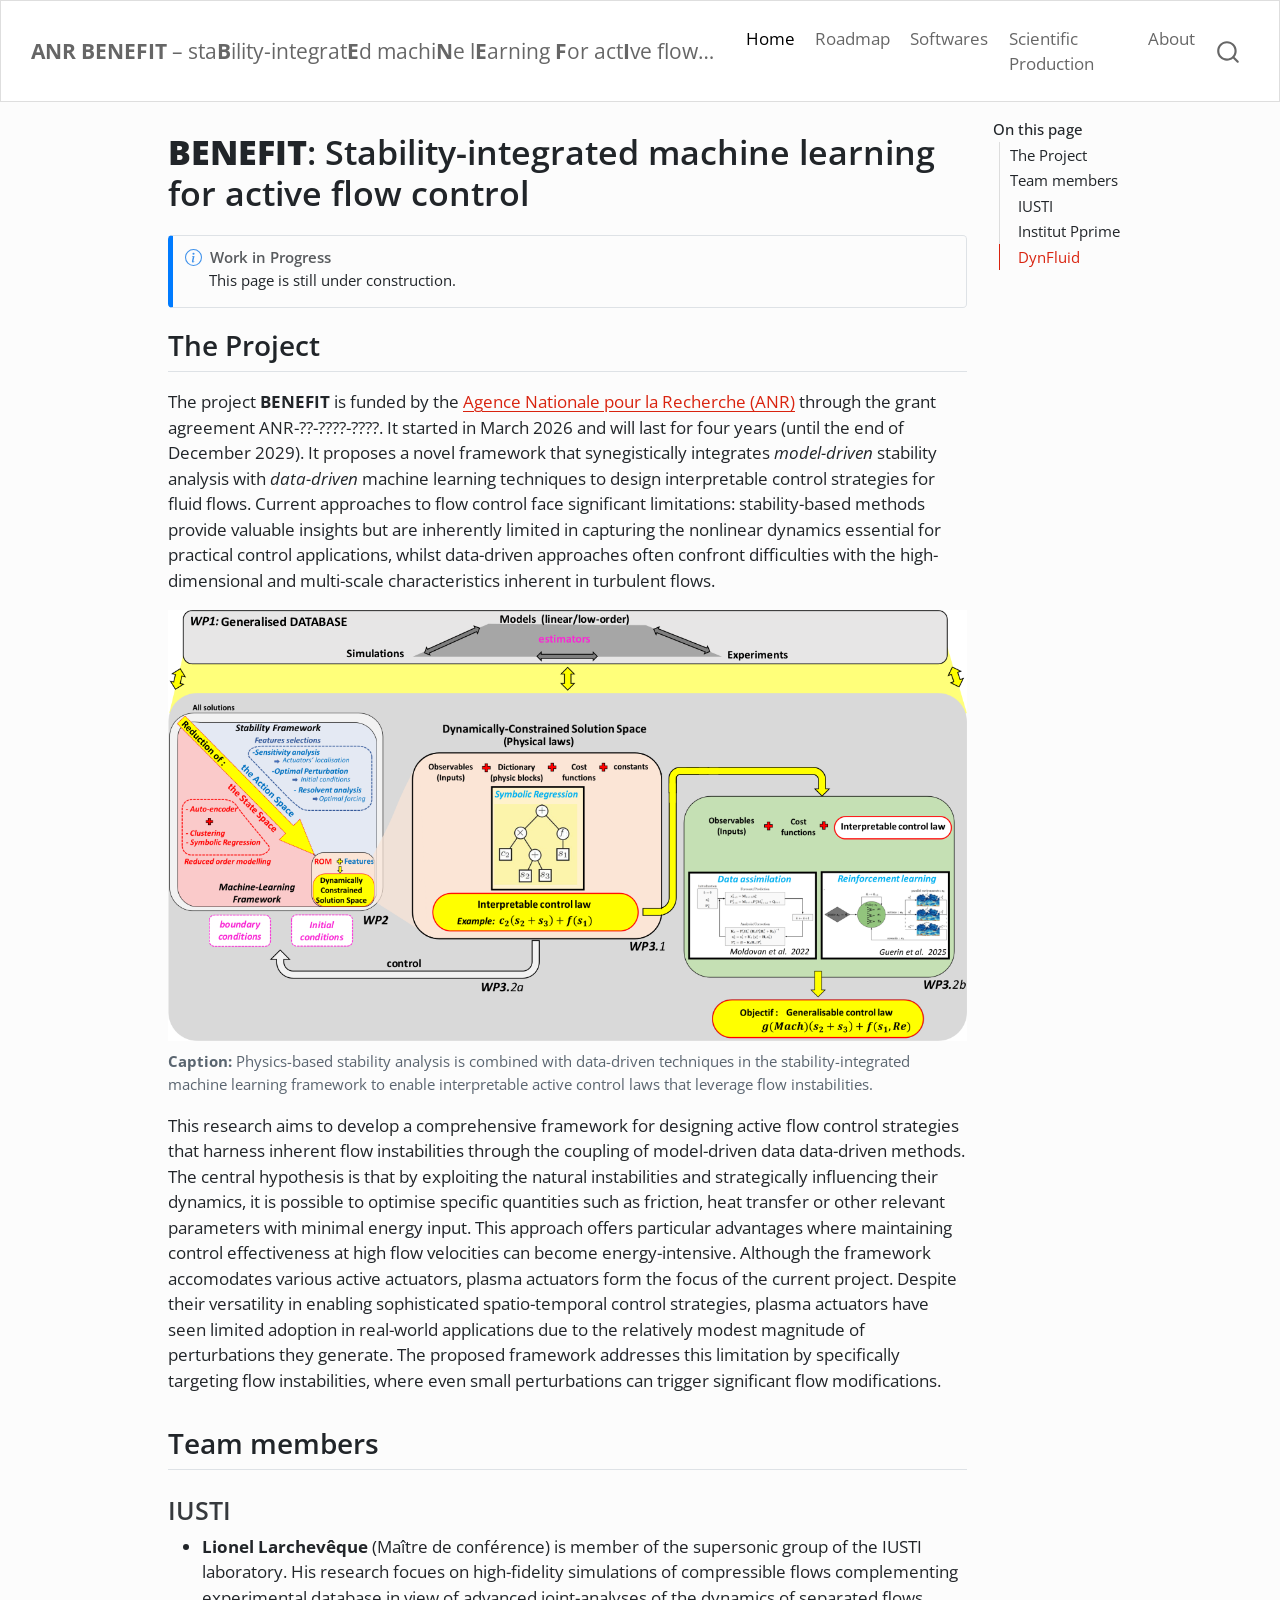
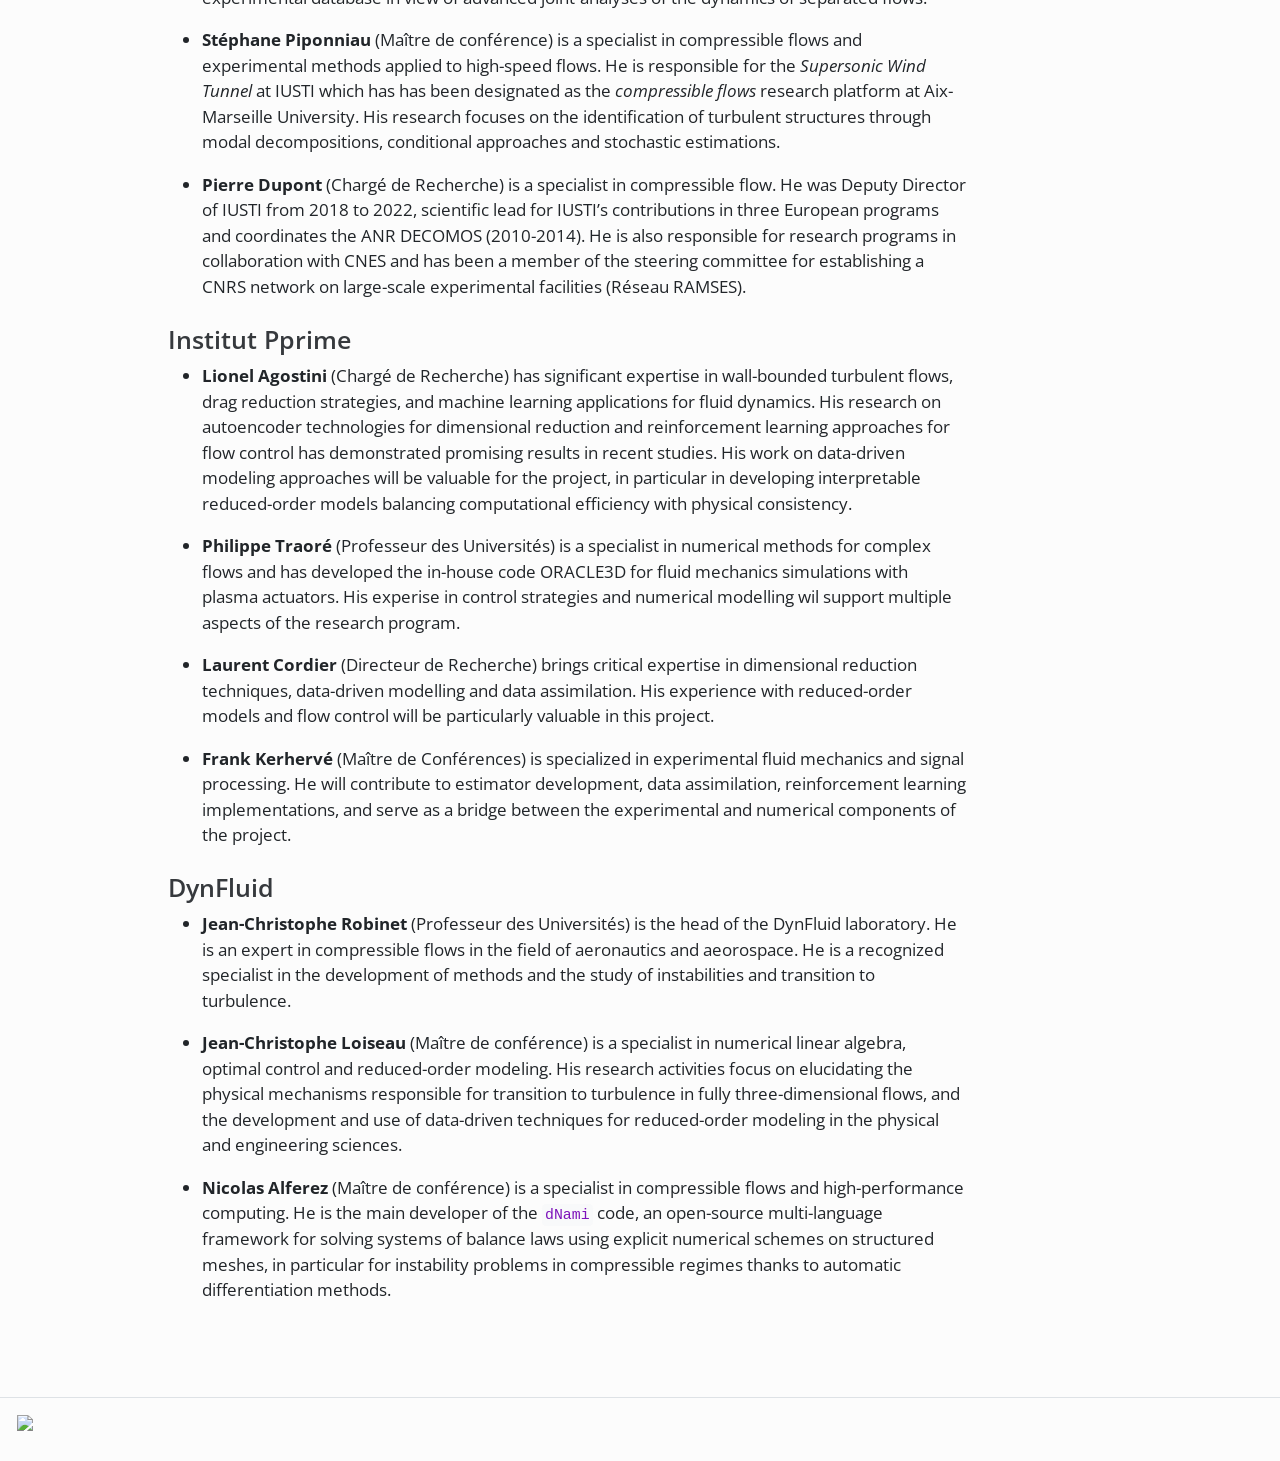
==== commit f146e74e: "Built site for gh-pages" ====
--- a/index.html
+++ b/index.html
@@ -172,12 +172,14 @@
 </div>
 <section id="the-project" class="level2">
 <h2 class="anchored" data-anchor-id="the-project">The Project</h2>
+<p>The project <strong>BENEFIT</strong> is funded by the <a href="https://anr.fr/en/anrs-role-in-research/about-us/missions/">Agence Nationale pour la Recherche (ANR)</a> through the grant agreement ANR-??-????-????. It started in March 2026 and will last for four years (until the end of December 2029). It proposes a novel framework that synegistically integrates <em>model-driven</em> stability analysis with <em>data-driven</em> machine learning techniques to design interpretable control strategies for fluid flows. Current approaches to flow control face significant limitations: stability-based methods provide valuable insights but are inherently limited in capturing the nonlinear dynamics essential for practical control applications, whilst data-driven approaches often confront difficulties with the high-dimensional and multi-scale characteristics inherent in turbulent flows.</p>
 <div class="quarto-figure quarto-figure-center">
 <figure class="figure">
 <p><img src="imgs/overview.png" class="img-fluid figure-img"></p>
 <figcaption><strong>Caption:</strong> Physics-based stability analysis is combined with data-driven techniques in the stability-integrated machine learning framework to enable interpretable active control laws that leverage flow instabilities.</figcaption>
 </figure>
 </div>
+<p>This research aims to develop a comprehensive framework for designing active flow control strategies that harness inherent flow instabilities through the coupling of model-driven data data-driven methods. The central hypothesis is that by exploiting the natural instabilities and strategically influencing their dynamics, it is possible to optimise specific quantities such as friction, heat transfer or other relevant parameters with minimal energy input. This approach offers particular advantages where maintaining control effectiveness at high flow velocities can become energy-intensive. Although the framework accomodates various active actuators, plasma actuators form the focus of the current project. Despite their versatility in enabling sophisticated spatio-temporal control strategies, plasma actuators have seen limited adoption in real-world applications due to the relatively modest magnitude of perturbations they generate. The proposed framework addresses this limitation by specifically targeting flow instabilities, where even small perturbations can trigger significant flow modifications.</p>
 </section>
 <section id="team-members" class="level2">
 <h2 class="anchored" data-anchor-id="team-members">Team members</h2>
